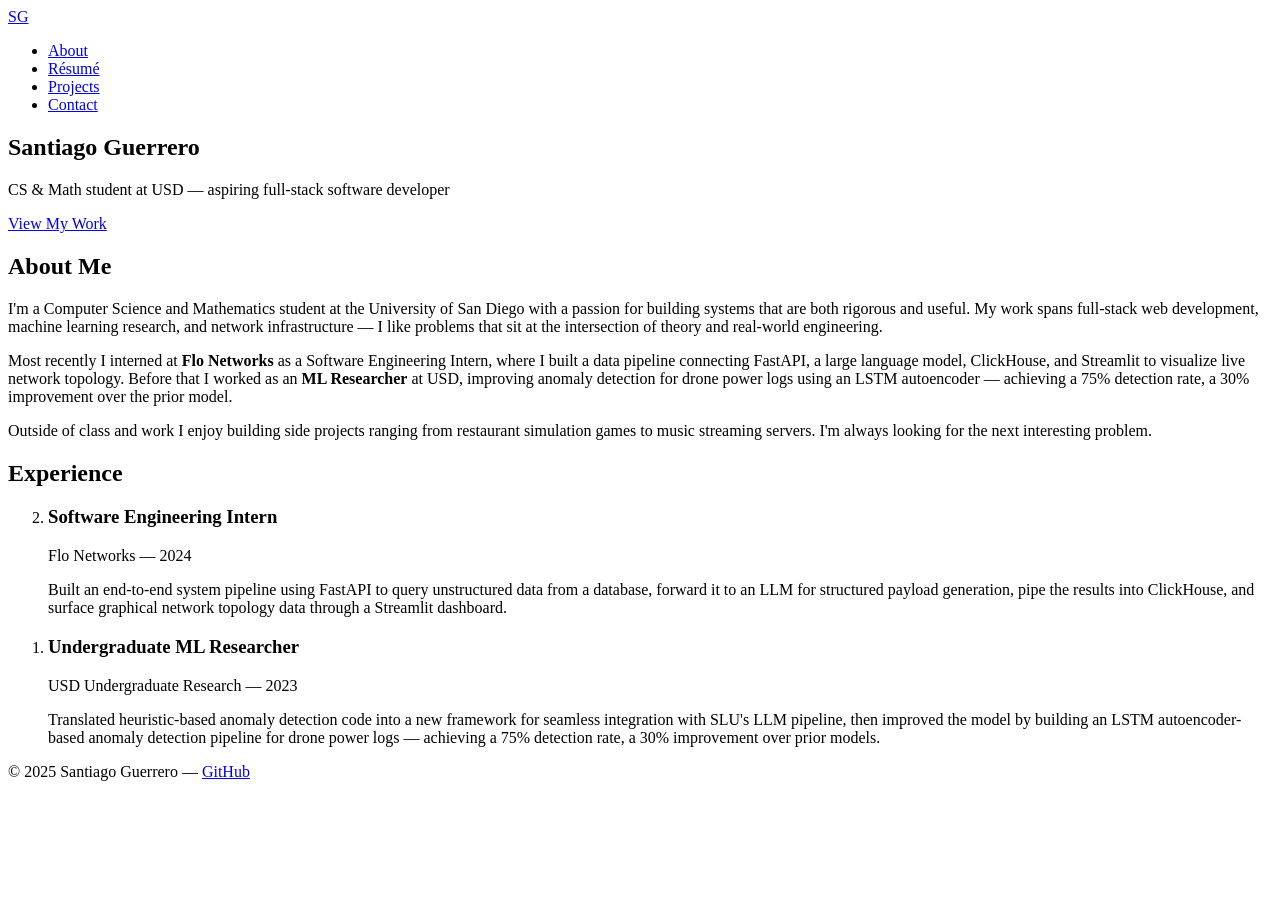
==== index.html @ 182d9ad3 "feat: added rudimentatry index.html" ====
<!DOCTYPE html>
<html lang="en" data-theme="default">
<head>
  <meta charset="UTF-8" />
  <meta name="viewport" content="width=device-width, initial-scale=1.0" />
  <title>Santiago Guerrero</title>
  <link rel="stylesheet" href="./styles/main.css" />
  <script type="module" src="./scripts/main.js"></script>
</head>
<body>

  <header class="site-header">
    <nav class="site-nav" aria-label="Primary navigation">
      <a class="nav-logo" href="./index.html">SG</a>
      <ul class="nav-links" role="list">
        <li><a href="./index.html" aria-current="page">About</a></li>
        <li><a href="./resume.html">Résumé</a></li>
        <li><a href="./projects.html">Projects</a></li>
        <li><a href="./contact.html">Contact</a></li>
      </ul>
      <theme-picker></theme-picker>
    </nav>
  </header>

  <main id="main-content">

    <!--
      <section> is appropriate here: the hero is a thematically distinct,
      named region of the page with its own heading.
    -->
    <section class="hero" aria-labelledby="hero-heading">
      <h1 id="hero-heading">Santiago Guerrero</h1>
      <p class="hero-subtitle">CS &amp; Math student at USD &mdash; aspiring full-stack software developer</p>
      <a class="btn" href="./projects.html">View My Work</a>
    </section>

    <!--
      <section> with a heading: thematic block about who I am.
      Paragraphs sit directly inside — no wrapper needed.
    -->
    <section class="about" aria-labelledby="about-heading">
      <h2 id="about-heading">About Me</h2>
      <p>
        I'm a Computer Science and Mathematics student at the University of San Diego
        with a passion for building systems that are both rigorous and useful. My work
        spans full-stack web development, machine learning research, and network
        infrastructure &mdash; I like problems that sit at the intersection of theory
        and real-world engineering.
      </p>
      <p>
        Most recently I interned at <strong>Flo Networks</strong> as a Software Engineering
        Intern, where I built a data pipeline connecting FastAPI, a large language model,
        ClickHouse, and Streamlit to visualize live network topology. Before that I worked
        as an <strong>ML Researcher</strong> at USD, improving anomaly detection for drone
        power logs using an LSTM autoencoder &mdash; achieving a 75% detection rate, a 30%
        improvement over the prior model.
      </p>
      <p>
        Outside of class and work I enjoy building side projects ranging from restaurant
        simulation games to music streaming servers. I'm always looking for the next
        interesting problem.
      </p>
    </section>

    <!--
      <section> for experience: thematic block with heading.
      Each job is an <article> — self-contained, redistributable content
      with its own <header>. Listed in an <ol> because order (chronology) matters.
    -->
    <section class="experience" aria-labelledby="experience-heading">
      <h2 id="experience-heading">Experience</h2>

      <ol class="experience-list" reversed>

        <li>
          <article aria-labelledby="exp-flo">
            <header>
              <h3 id="exp-flo">Software Engineering Intern</h3>
              <p class="experience-meta">
                <span class="experience-company">Flo Networks</span>
                &mdash;
                <time datetime="2024">2024</time>
              </p>
            </header>
            <p>
              Built an end-to-end system pipeline using FastAPI to query unstructured
              data from a database, forward it to an LLM for structured payload generation,
              pipe the results into ClickHouse, and surface graphical network topology
              data through a Streamlit dashboard.
            </p>
          </article>
        </li>

        <li>
          <article aria-labelledby="exp-research">
            <header>
              <h3 id="exp-research">Undergraduate ML Researcher</h3>
              <p class="experience-meta">
                <span class="experience-company">USD Undergraduate Research</span>
                &mdash;
                <time datetime="2023">2023</time>
              </p>
            </header>
            <p>
              Translated heuristic-based anomaly detection code into a new framework
              for seamless integration with SLU's LLM pipeline, then improved the model
              by building an LSTM autoencoder-based anomaly detection pipeline for drone
              power logs &mdash; achieving a 75% detection rate, a 30% improvement over
              prior models.
            </p>
          </article>
        </li>

      </ol>
    </section>

  </main>

  <footer class="site-footer">
    <p>&copy; <time datetime="2025">2025</time> Santiago Guerrero &mdash;
      <a href="https://github.com/santibanti" rel="noopener noreferrer">GitHub</a>
    </p>
  </footer>

</body>
</html>
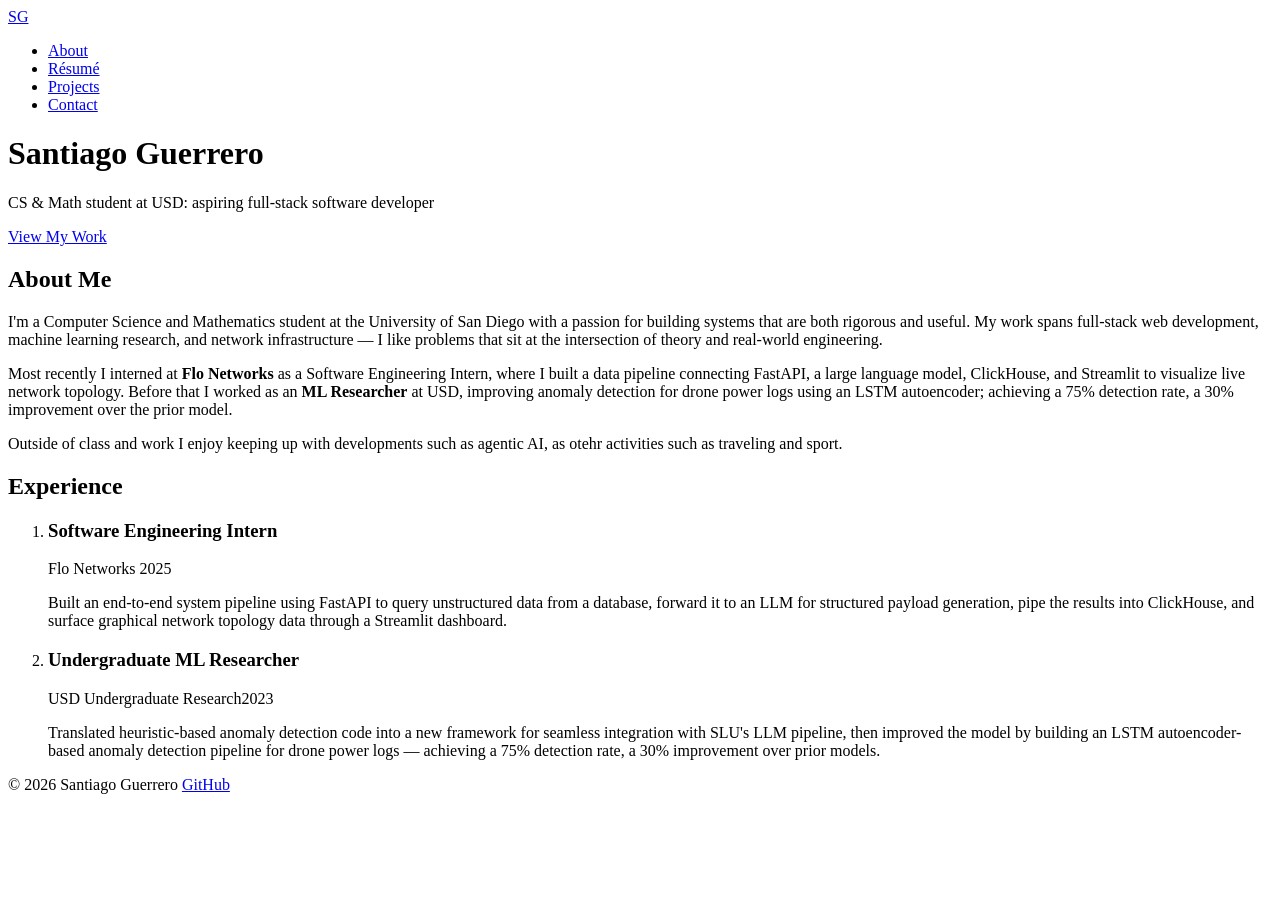
==== commit 68dc3021: "feat: cleaned index.html" ====
--- a/index.html
+++ b/index.html
@@ -9,10 +9,10 @@
 </head>
 <body>
 
-  <header class="site-header">
-    <nav class="site-nav" aria-label="Primary navigation">
-      <a class="nav-logo" href="./index.html">SG</a>
-      <ul class="nav-links" role="list">
+  <header>
+    <nav>
+      <a href="./index.html">SG</a>
+      <ul>
         <li><a href="./index.html" aria-current="page">About</a></li>
         <li><a href="./resume.html">Résumé</a></li>
         <li><a href="./projects.html">Projects</a></li>
@@ -22,24 +22,14 @@
     </nav>
   </header>
 
-  <main id="main-content">
+  <main>
 
-    <!--
-      <section> is appropriate here: the hero is a thematically distinct,
-      named region of the page with its own heading.
-    -->
-    <section class="hero" aria-labelledby="hero-heading">
-      <h1 id="hero-heading">Santiago Guerrero</h1>
-      <p class="hero-subtitle">CS &amp; Math student at USD &mdash; aspiring full-stack software developer</p>
-      <a class="btn" href="./projects.html">View My Work</a>
-    </section>
+    <h1>Santiago Guerrero</h1>
+    <p>CS &amp; Math student at USD: aspiring full-stack software developer</p>
+    <a href="./projects.html">View My Work</a>
 
-    <!--
-      <section> with a heading: thematic block about who I am.
-      Paragraphs sit directly inside — no wrapper needed.
-    -->
-    <section class="about" aria-labelledby="about-heading">
-      <h2 id="about-heading">About Me</h2>
+    <section>
+      <h2>About Me</h2>
       <p>
         I'm a Computer Science and Mathematics student at the University of San Diego
         with a passion for building systems that are both rigorous and useful. My work
@@ -52,63 +42,42 @@
         Intern, where I built a data pipeline connecting FastAPI, a large language model,
         ClickHouse, and Streamlit to visualize live network topology. Before that I worked
         as an <strong>ML Researcher</strong> at USD, improving anomaly detection for drone
-        power logs using an LSTM autoencoder &mdash; achieving a 75% detection rate, a 30%
+        power logs using an LSTM autoencoder; achieving a 75% detection rate, a 30%
         improvement over the prior model.
       </p>
       <p>
-        Outside of class and work I enjoy building side projects ranging from restaurant
-        simulation games to music streaming servers. I'm always looking for the next
-        interesting problem.
+        Outside of class and work I enjoy keeping up with developments such as agentic AI, 
+        as otehr activities such as traveling and sport.
       </p>
     </section>
 
-    <!--
-      <section> for experience: thematic block with heading.
-      Each job is an <article> — self-contained, redistributable content
-      with its own <header>. Listed in an <ol> because order (chronology) matters.
-    -->
-    <section class="experience" aria-labelledby="experience-heading">
-      <h2 id="experience-heading">Experience</h2>
+ 
+    <section>
+      <h2>Experience</h2>
 
-      <ol class="experience-list" reversed>
+      <ol>
 
         <li>
-          <article aria-labelledby="exp-flo">
-            <header>
-              <h3 id="exp-flo">Software Engineering Intern</h3>
-              <p class="experience-meta">
-                <span class="experience-company">Flo Networks</span>
-                &mdash;
-                <time datetime="2024">2024</time>
-              </p>
-            </header>
-            <p>
-              Built an end-to-end system pipeline using FastAPI to query unstructured
-              data from a database, forward it to an LLM for structured payload generation,
-              pipe the results into ClickHouse, and surface graphical network topology
-              data through a Streamlit dashboard.
-            </p>
-          </article>
+          <h3>Software Engineering Intern</h3>
+          <p>Flo Networks <time datetime="2025">2025</time> </p>
+          <p>
+            Built an end-to-end system pipeline using FastAPI to query unstructured
+            data from a database, forward it to an LLM for structured payload generation,
+            pipe the results into ClickHouse, and surface graphical network topology
+            data through a Streamlit dashboard.
+          </p>
         </li>
 
         <li>
-          <article aria-labelledby="exp-research">
-            <header>
-              <h3 id="exp-research">Undergraduate ML Researcher</h3>
-              <p class="experience-meta">
-                <span class="experience-company">USD Undergraduate Research</span>
-                &mdash;
-                <time datetime="2023">2023</time>
-              </p>
-            </header>
-            <p>
-              Translated heuristic-based anomaly detection code into a new framework
-              for seamless integration with SLU's LLM pipeline, then improved the model
-              by building an LSTM autoencoder-based anomaly detection pipeline for drone
-              power logs &mdash; achieving a 75% detection rate, a 30% improvement over
-              prior models.
-            </p>
-          </article>
+          <h3>Undergraduate ML Researcher</h3>
+          <p>USD Undergraduate Research<time datetime="2023">2023</time></p>
+          <p>
+            Translated heuristic-based anomaly detection code into a new framework
+            for seamless integration with SLU's LLM pipeline, then improved the model
+            by building an LSTM autoencoder-based anomaly detection pipeline for drone
+            power logs &mdash; achieving a 75% detection rate, a 30% improvement over
+            prior models.
+          </p>
         </li>
 
       </ol>
@@ -116,9 +85,9 @@
 
   </main>
 
-  <footer class="site-footer">
-    <p>&copy; <time datetime="2025">2025</time> Santiago Guerrero &mdash;
-      <a href="https://github.com/santibanti" rel="noopener noreferrer">GitHub</a>
+  <footer>
+    <p>&copy; <time datetime="2026">2026</time> Santiago Guerrero
+      <a href="https://github.com/santibanti" >GitHub</a>
     </p>
   </footer>
 
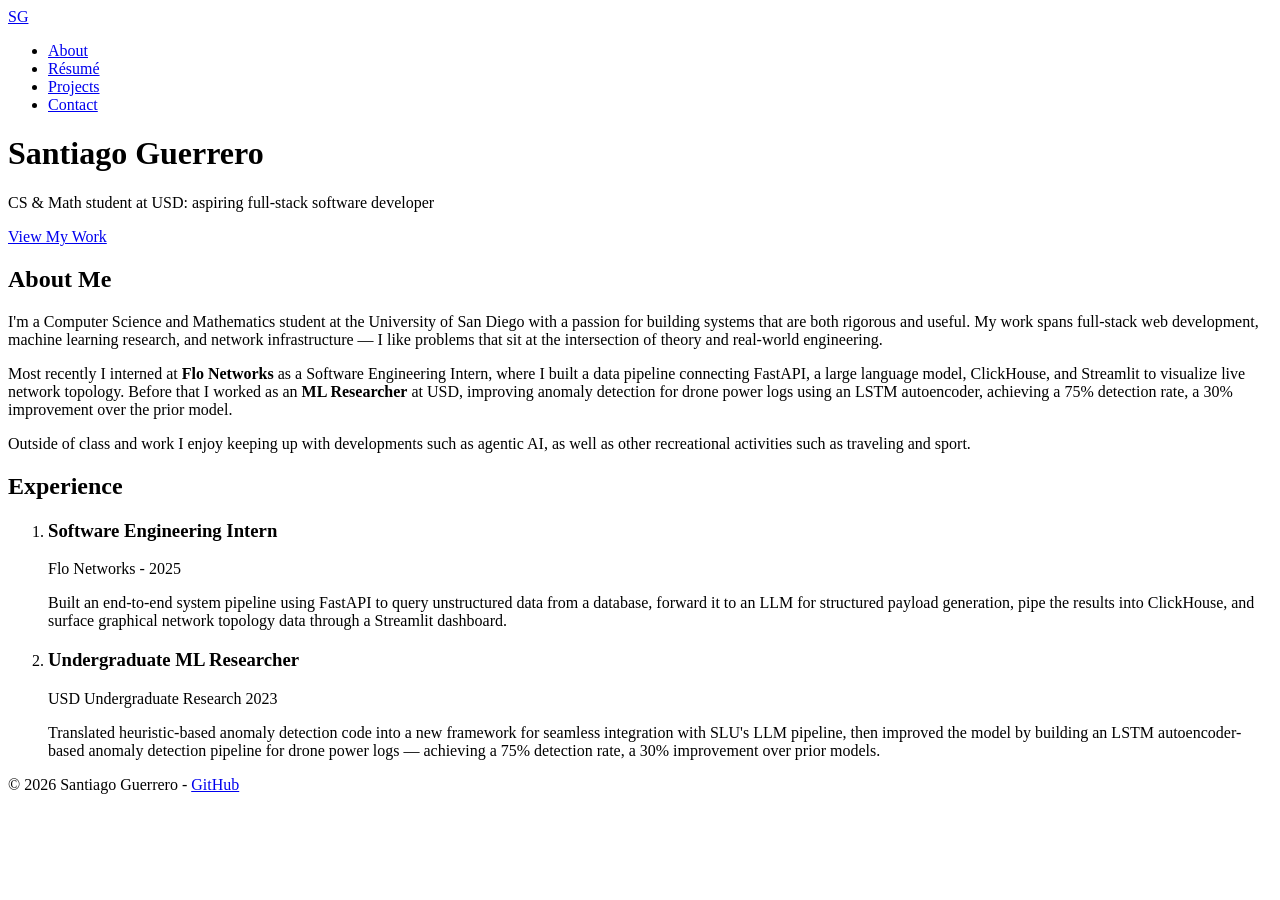
==== commit fade90a2: "feat: started cleaning contact.html and added form handling service id" ====
--- a/index.html
+++ b/index.html
@@ -42,12 +42,12 @@
         Intern, where I built a data pipeline connecting FastAPI, a large language model,
         ClickHouse, and Streamlit to visualize live network topology. Before that I worked
         as an <strong>ML Researcher</strong> at USD, improving anomaly detection for drone
-        power logs using an LSTM autoencoder; achieving a 75% detection rate, a 30%
+        power logs using an LSTM autoencoder, achieving a 75% detection rate, a 30%
         improvement over the prior model.
       </p>
       <p>
         Outside of class and work I enjoy keeping up with developments such as agentic AI, 
-        as otehr activities such as traveling and sport.
+        as well as other recreational activities such as traveling and sport.
       </p>
     </section>
 
@@ -59,7 +59,7 @@
 
         <li>
           <h3>Software Engineering Intern</h3>
-          <p>Flo Networks <time datetime="2025">2025</time> </p>
+          <p>Flo Networks - <time datetime="2025">2025</time> </p>
           <p>
             Built an end-to-end system pipeline using FastAPI to query unstructured
             data from a database, forward it to an LLM for structured payload generation,
@@ -70,7 +70,7 @@
 
         <li>
           <h3>Undergraduate ML Researcher</h3>
-          <p>USD Undergraduate Research<time datetime="2023">2023</time></p>
+          <p>USD Undergraduate Research <time datetime="2023">2023</time></p>
           <p>
             Translated heuristic-based anomaly detection code into a new framework
             for seamless integration with SLU's LLM pipeline, then improved the model
@@ -86,7 +86,7 @@
   </main>
 
   <footer>
-    <p>&copy; <time datetime="2026">2026</time> Santiago Guerrero
+    <p>&copy; <time datetime="2026">2026</time> Santiago Guerrero - 
       <a href="https://github.com/santibanti" >GitHub</a>
     </p>
   </footer>
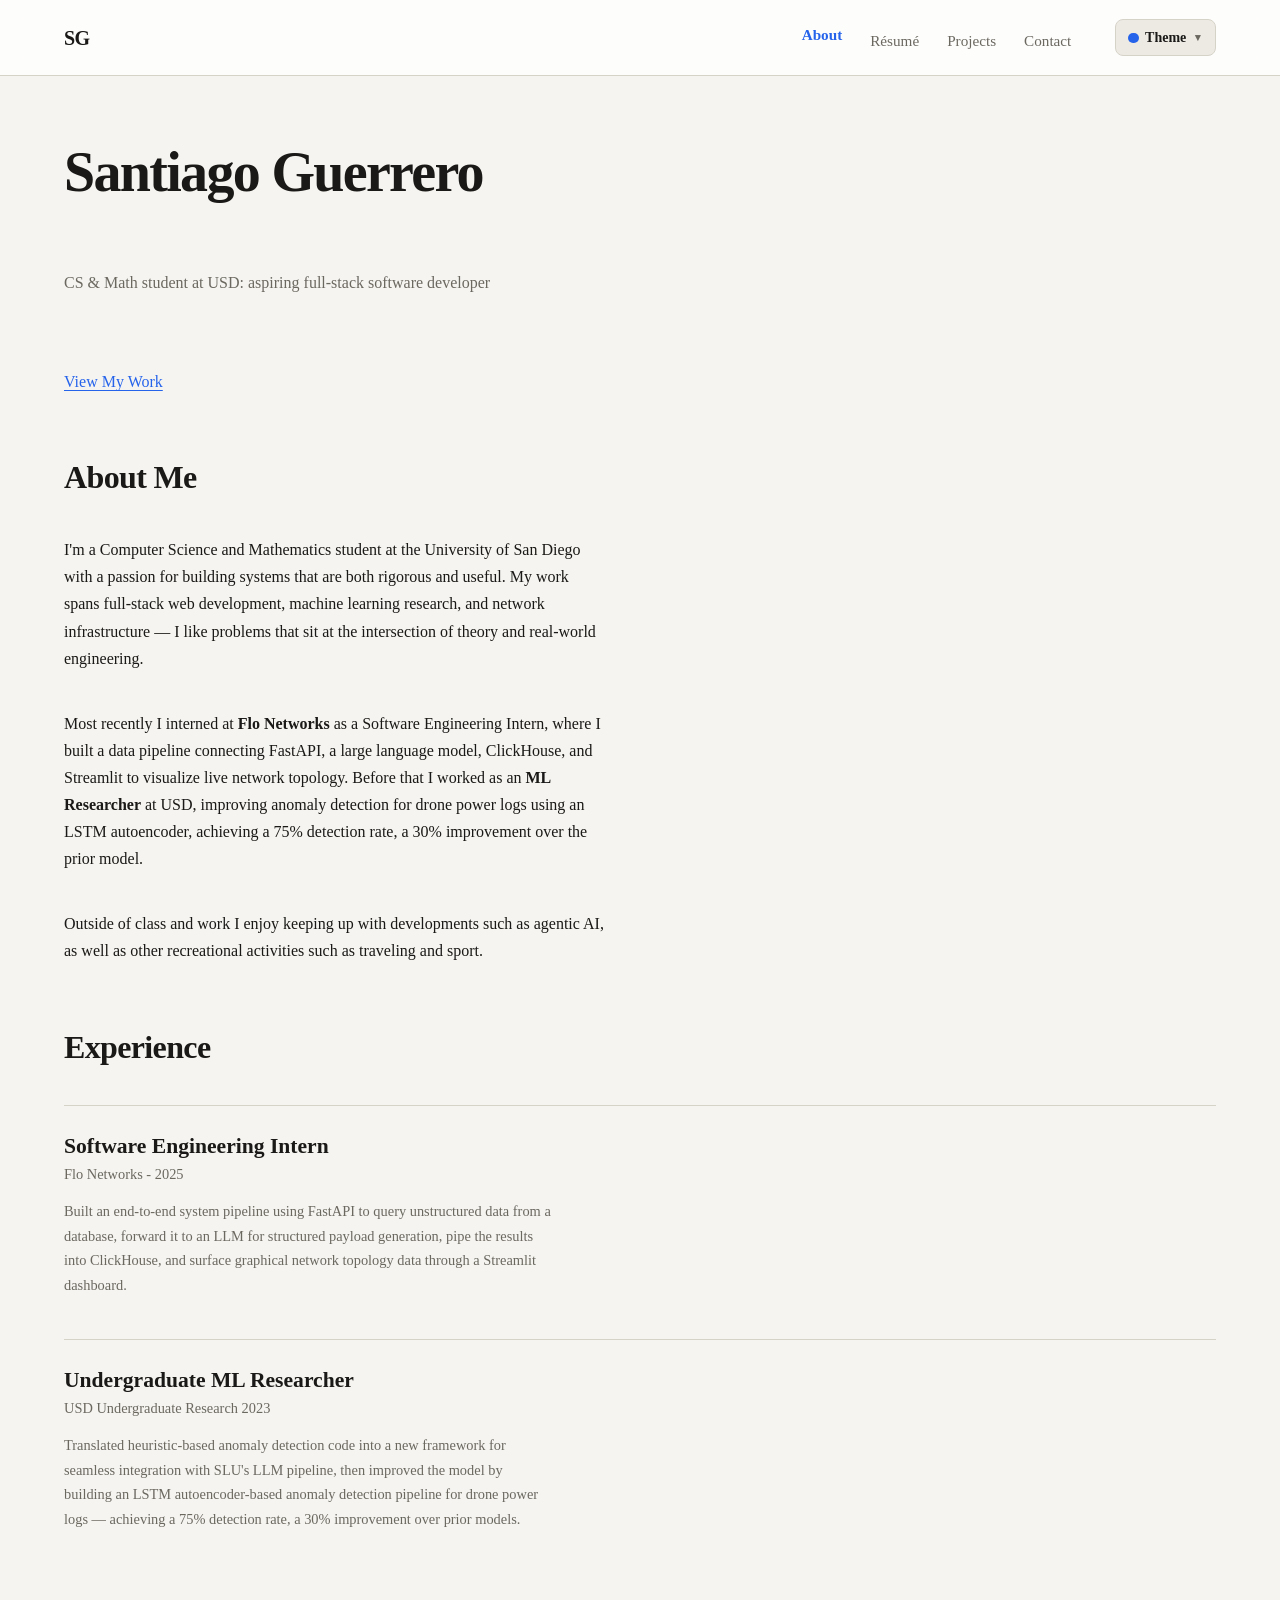
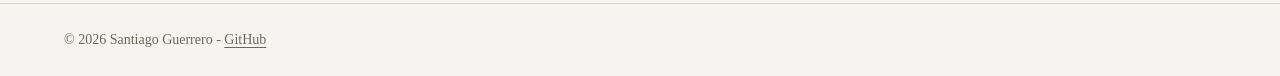
==== commit 78073126: "feat: fixed some comments" ====
--- a/index.html
+++ b/index.html
@@ -4,7 +4,7 @@
   <meta charset="UTF-8" />
   <meta name="viewport" content="width=device-width, initial-scale=1.0" />
   <title>Santiago Guerrero</title>
-  <link rel="stylesheet" href="./styles/main.css" />
+  <link rel="stylesheet" href="./main.css" />
   <script type="module" src="./scripts/main.js"></script>
 </head>
 <body>
--- a/main.css
+++ b/main.css
@@ -0,0 +1,691 @@
+/* 
+   Structure:
+   1. Theme definitions  (custom properties per data-theme)
+   2. Reset & base
+   3. Typography
+   4. Layout primitives
+   5. Header & nav
+   6. Hero
+   7. About & Experience (index)
+   8. Résumé page
+   9. Projects page
+   10. Contact page
+   11. Footer
+   12. Utilities
+   13. Reduced motion
+*/
+
+
+/* 
+   1. THEME DEFINITIONS
+   Each theme sets the same set of custom properties.
+   The [data-theme] attribute on <html> selects which set is active.
+   JavaScript switches the attribute; CSS does the rest.
+*/
+
+/* --- Default: clean light neutral --- */
+[data-theme="default"] {
+    --bg:          #f5f4f0;
+    --bg-alt:      #eceae3;
+    --surface:     #ffffff;
+    --border:      #d5d2c8;
+    --text:        #1a1917;
+    --text-muted:  #6b6860;
+    --accent:      #2563eb;
+    --accent-hover:#1d4ed8;
+    --accent-text: #ffffff;
+    --tag-bg:      #dbeafe;
+    --tag-text:    #1e40af;
+    --nav-bg:      #ffffffcc;
+    --shadow:      0 1px 3px rgb(0 0 0 / 0.08), 0 4px 16px rgb(0 0 0 / 0.06);
+  }
+  
+  /* --- Goenka: Vipassana-inspired, earthy ochres and warm whites --- */
+  [data-theme="goenka"] {
+    --bg:          #fdf6e3;
+    --bg-alt:      #f5e6c0;
+    --surface:     #fffdf5;
+    --border:      #d4a84b;
+    --text:        #2c1e06;
+    --text-muted:  #7a5c2e;
+    --accent:      #b8621a;
+    --accent-hover:#93490e;
+    --accent-text: #fffdf5;
+    --tag-bg:      #fde8c0;
+    --tag-text:    #7a3e10;
+    --nav-bg:      #fffdf5cc;
+    --shadow:      0 1px 3px rgb(44 30 6 / 0.10), 0 4px 16px rgb(44 30 6 / 0.07);
+  }
+  
+  /* --- Rose: warm pink and mauve --- */
+  [data-theme="rose"] {
+    --bg:          #fff1f2;
+    --bg-alt:      #ffe4e6;
+    --surface:     #ffffff;
+    --border:      #fda4af;
+    --text:        #1a0608;
+    --text-muted:  #7f3040;
+    --accent:      #e11d48;
+    --accent-hover:#be123c;
+    --accent-text: #ffffff;
+    --tag-bg:      #ffe4e6;
+    --tag-text:    #9f1239;
+    --nav-bg:      #fff1f2cc;
+    --shadow:      0 1px 3px rgb(225 29 72 / 0.08), 0 4px 16px rgb(225 29 72 / 0.07);
+  }
+  
+  /* --- Grimoire: arcane manuscript, near-blacks and ink tones --- */
+  [data-theme="grimoire"] {
+    --bg:          #0f0d0a;
+    --bg-alt:      #1a1610;
+    --surface:     #16120d;
+    --border:      #4a3f28;
+    --text:        #e8dfc8;
+    --text-muted:  #8c7d60;
+    --accent:      #8b5cf6;
+    --accent-hover:#7c3aed;
+    --accent-text: #ffffff;
+    --tag-bg:      #2e1f4a;
+    --tag-text:    #c4b5fd;
+    --nav-bg:      #16120dcc;
+    --shadow:      0 1px 3px rgb(0 0 0 / 0.4), 0 4px 16px rgb(0 0 0 / 0.3);
+  }
+  
+  /* --- Ocean: cool blue-teal tones --- */
+  [data-theme="ocean"] {
+    --bg:          #f0f7ff;
+    --bg-alt:      #dbeeff;
+    --surface:     #ffffff;
+    --border:      #7ec8e3;
+    --text:        #03141f;
+    --text-muted:  #2e6a8a;
+    --accent:      #0284c7;
+    --accent-hover:#0369a1;
+    --accent-text: #ffffff;
+    --tag-bg:      #e0f2fe;
+    --tag-text:    #075985;
+    --nav-bg:      #f0f7ffcc;
+    --shadow:      0 1px 3px rgb(2 132 199 / 0.08), 0 4px 16px rgb(2 132 199 / 0.07);
+  }
+  
+  
+  /* 
+     2. RESET & BASE
+    */
+  
+  *, *::before, *::after {
+    box-sizing: border-box;
+    margin: 0;
+    padding: 0;
+  }
+  
+  html {
+    scroll-behavior: smooth;
+  }
+  
+  body {
+    background-color: var(--bg);
+    color: var(--text);
+    font-family: "Georgia", "Times New Roman", serif;
+    font-size: 1rem;
+    line-height: 1.7;
+    min-block-size: 100vh;
+    display: grid;
+    grid-template-rows: auto 1fr auto;
+    transition: background-color 0.25s ease, color 0.25s ease;
+  }
+  
+  
+  /* 
+     3. TYPOGRAPHY
+    */
+  
+  h1, h2, h3, h4 {
+    font-family: "Georgia", serif;
+    line-height: 1.15;
+    color: var(--text);
+    text-wrap: balance;
+  }
+  
+  h1 { font-size: clamp(2.2rem, 5vw, 3.5rem); letter-spacing: -0.03em; }
+  h2 { font-size: clamp(1.4rem, 3vw, 2rem);   letter-spacing: -0.02em; margin-block-end: 1rem; }
+  h3 { font-size: clamp(1.1rem, 2vw, 1.35rem); }
+  
+  p  { max-width: 68ch; }
+  p + p { margin-block-start: 0.85em; }
+  
+  a {
+    color: var(--accent);
+    text-decoration: underline;
+    text-underline-offset: 0.2em;
+    transition: color 0.15s ease;
+  }
+  
+  a:hover, a:focus-visible {
+    color: var(--accent-hover);
+  }
+  
+  a:focus-visible {
+    outline: 0.2rem solid var(--accent);
+    outline-offset: 0.25rem;
+    border-radius: 2px;
+  }
+  
+  strong { font-weight: 700; }
+  
+  time  { font-variant-numeric: tabular-nums; }
+  
+  ul, ol {
+    padding-inline-start: 1.5rem;
+  }
+  
+  li + li {
+    margin-block-start: 0.4em;
+  }
+  
+  /* Definition lists (skills) */
+  dt {
+    font-weight: 700;
+    color: var(--text);
+    margin-block-start: 0.75rem;
+  }
+  
+  dd {
+    color: var(--text-muted);
+    padding-inline-start: 1rem;
+  }
+  
+  
+  /* 
+     4. LAYOUT PRIMITIVES
+    */
+  
+  /* Every page's content is constrained to a readable measure */
+  main {
+    width: min(100% - 3rem, 72rem);
+    margin-inline: auto;
+    padding-block: 4rem;
+    display: flex;
+    flex-direction: column;
+    gap: 4rem;
+  }
+  
+  /* Sections inside main inherit the column flow */
+  main > section {
+    display: flex;
+    flex-direction: column;
+    gap: 1.5rem;
+  }
+  
+  
+  /* 
+     5. HEADER & NAV
+    */
+  
+  header:has(nav) {
+    position: sticky;
+    top: 0;
+    z-index: 100;
+    background-color: var(--nav-bg);
+    backdrop-filter: blur(12px);
+    -webkit-backdrop-filter: blur(12px);
+    border-block-end: 1px solid var(--border);
+    transition: background-color 0.25s ease, border-color 0.25s ease;
+  }
+  
+  header > nav {
+    width: min(100% - 3rem, 72rem);
+    margin-inline: auto;
+    padding-block: 1rem;
+    display: flex;
+    align-items: center;
+    gap: 2rem;
+  }
+  
+  /* Logo mark */
+  header > nav > a:first-child {
+    font-size: 1.25rem;
+    font-weight: 700;
+    font-family: "Georgia", serif;
+    color: var(--text);
+    text-decoration: none;
+    letter-spacing: -0.03em;
+    margin-inline-end: auto;
+  }
+  
+  header > nav > a:first-child:hover {
+    color: var(--accent);
+  }
+  
+  /* Nav link list */
+  header > nav > ul {
+    list-style: none;
+    padding: 0;
+    display: flex;
+    gap: 0.25rem;
+  }
+  
+  header > nav > ul a {
+    display: block;
+    padding: 0.35rem 0.75rem;
+    border-radius: 6px;
+    color: var(--text-muted);
+    text-decoration: none;
+    font-size: 0.95rem;
+    transition: color 0.15s ease, background-color 0.15s ease;
+  }
+  
+  header > nav > ul a:hover {
+    color: var(--text);
+    background-color: var(--bg-alt);
+  }
+  
+  header > nav > ul a[aria-current="page"] {
+    color: var(--accent);
+    font-weight: 600;
+  }
+  
+  
+  /* 
+     6. HERO (index.html)
+    */
+  
+  main > .hero {
+    padding-block: 3rem 2rem;
+    border-block-end: 1px solid var(--border);
+    gap: 1rem;
+  }
+  
+  main > .hero > h1 {
+    font-size: clamp(2.8rem, 7vw, 5rem);
+    letter-spacing: -0.04em;
+  }
+  
+  main > .hero > p {
+    font-size: clamp(1.05rem, 2vw, 1.25rem);
+    color: var(--text-muted);
+    max-width: 52ch;
+  }
+  
+  /* Call-to-action link styled as a button */
+  .btn {
+    display: inline-block;
+    margin-block-start: 0.5rem;
+    padding: 0.65rem 1.4rem;
+    background-color: var(--accent);
+    color: var(--accent-text);
+    border-radius: 8px;
+    text-decoration: none;
+    font-size: 0.95rem;
+    font-weight: 600;
+    font-family: "Georgia", serif;
+    border: 2px solid transparent;
+    cursor: pointer;
+    transition: background-color 0.15s ease, transform 0.1s ease;
+  }
+  
+  .btn:hover, .btn:focus-visible {
+    background-color: var(--accent-hover);
+    color: var(--accent-text);
+    transform: translateY(-1px);
+  }
+  
+  .btn--outline {
+    background-color: transparent;
+    color: var(--accent);
+    border-color: var(--accent);
+  }
+  
+  .btn--outline:hover, .btn--outline:focus-visible {
+    background-color: var(--accent);
+    color: var(--accent-text);
+  }
+  
+  
+  /* 
+     7. ABOUT & EXPERIENCE (index.html)
+    */
+  
+  /* Experience ordered list */
+  main > section > ol {
+    list-style: none;
+    padding: 0;
+    display: flex;
+    flex-direction: column;
+    gap: 2rem;
+  }
+  
+  main > section > ol > li {
+    padding-block-start: 2rem;
+    border-block-start: 1px solid var(--border);
+  }
+  
+  main > section > ol > li > h3 {
+    margin-block-end: 0.25rem;
+  }
+  
+  main > section > ol > li > p {
+    color: var(--text-muted);
+    font-size: 0.9rem;
+    margin-block-end: 0.5rem;
+  }
+  
+  
+  /* 
+     8. RÉSUMÉ PAGE (resume.html)
+    */
+  
+  /* The <header> directly inside <main> on the résumé page */
+  main > header {
+    padding-block-end: 2rem;
+    border-block-end: 1px solid var(--border);
+    display: flex;
+    flex-direction: column;
+    gap: 0.5rem;
+  }
+  
+  main > header > p {
+    color: var(--text-muted);
+    font-size: 1.05rem;
+  }
+  
+  /* Resume sections */
+  main > section > ul,
+  main > section > ol {
+    list-style: none;
+    padding: 0;
+    display: flex;
+    flex-direction: column;
+    gap: 1.75rem;
+  }
+  
+  main > section > ul > li,
+  main > section > ol > li {
+    padding-block-start: 1.75rem;
+    border-block-start: 1px solid var(--border);
+  }
+  
+  main > section > ul > li > h3,
+  main > section > ol > li > h3 {
+    margin-block-end: 0.2rem;
+  }
+  
+  main > section > ul > li > p,
+  main > section > ol > li > p {
+    color: var(--text-muted);
+    font-size: 0.9rem;
+    margin-block-end: 0.5rem;
+  }
+  
+  /* Bullet lists inside resume list items */
+  main > section > ul > li > ul,
+  main > section > ol > li > ul {
+    list-style: disc;
+    padding-inline-start: 1.5rem;
+    margin-block-start: 0.5rem;
+    color: var(--text);
+  }
+  
+  /* Skills definition list */
+  main > section > dl {
+    display: grid;
+    grid-template-columns: max-content 1fr;
+    gap: 0.5rem 2rem;
+    align-items: baseline;
+  }
+  
+  main > section > dl > dt {
+    margin-block-start: 0;
+    white-space: nowrap;
+  }
+  
+  
+  /* 
+     9. PROJECTS PAGE (projects.html)
+    */
+  
+  /* Project cards grid */
+  .projects-grid {
+    display: grid;
+    grid-template-columns: repeat(auto-fill, minmax(min(100%, 22rem), 1fr));
+    gap: 1.5rem;
+    /* Override the flex column from main > section */
+    display: grid !important;
+  }
+  
+  /* Visually hidden heading for the grid — screen readers see it */
+  .visually-hidden {
+    position: absolute;
+    width: 1px;
+    height: 1px;
+    padding: 0;
+    margin: -1px;
+    overflow: hidden;
+    clip: rect(0, 0, 0, 0);
+    white-space: nowrap;
+    border: 0;
+  }
+  
+  .projects-grid > article {
+    background-color: var(--surface);
+    border: 1px solid var(--border);
+    border-radius: 12px;
+    padding: clamp(1.25rem, 3vw, 1.75rem);
+    display: flex;
+    flex-direction: column;
+    gap: 0.75rem;
+    box-shadow: var(--shadow);
+    transition: transform 0.15s ease, box-shadow 0.15s ease;
+  }
+  
+  .projects-grid > article:hover {
+    transform: translateY(-2px);
+    box-shadow: var(--shadow), 0 8px 24px rgb(0 0 0 / 0.08);
+  }
+  
+  .projects-grid > article > header {
+    display: flex;
+    flex-direction: column;
+    gap: 0.5rem;
+  }
+  
+  .projects-grid > article > header > h3 {
+    margin: 0;
+  }
+  
+  /* Tech tag list inside project cards */
+  .projects-grid > article > header > ul {
+    list-style: none;
+    padding: 0;
+    display: flex;
+    flex-wrap: wrap;
+    gap: 0.4rem;
+  }
+  
+  .projects-grid > article > header > ul > li {
+    margin: 0;
+    padding: 0.2rem 0.6rem;
+    background-color: var(--tag-bg);
+    color: var(--tag-text);
+    border-radius: 999px;
+    font-size: 0.8rem;
+    font-weight: 600;
+    font-family: "Courier New", monospace;
+  }
+  
+  .projects-grid > article > p {
+    flex: 1;
+    color: var(--text-muted);
+    font-size: 0.95rem;
+    max-width: unset;
+  }
+  
+  .projects-grid > article > footer {
+    margin-block-start: auto;
+    padding-block-start: 0.75rem;
+    border-block-start: 1px solid var(--border);
+  }
+  
+  .projects-grid > article > footer > a {
+    font-size: 0.9rem;
+    font-weight: 600;
+    text-decoration: none;
+  }
+  
+  .projects-grid > article > footer > a:hover {
+    text-decoration: underline;
+  }
+  
+  /* Currency widget section */
+  .widget-section {
+    padding: clamp(1.5rem, 4vw, 2.5rem);
+    background-color: var(--surface);
+    border: 1px solid var(--border);
+    border-radius: 12px;
+    box-shadow: var(--shadow);
+  }
+  
+  .widget-section > h2 {
+    margin-block-end: 0.5rem;
+  }
+  
+  .widget-section > p {
+    color: var(--text-muted);
+    margin-block-end: 1.5rem;
+  }
+  
+  .noscript-notice {
+    padding: 1rem;
+    background-color: var(--bg-alt);
+    border: 1px solid var(--border);
+    border-radius: 8px;
+    color: var(--text-muted);
+    font-size: 0.95rem;
+  }
+  
+  
+  /* 
+     10. CONTACT PAGE (contact.html)
+    */
+  
+  main > h1 + p {
+    color: var(--text-muted);
+    margin-block-end: 0.5rem;
+  }
+  
+  .contact-form {
+    display: flex;
+    flex-direction: column;
+    gap: 1.25rem;
+    max-width: 44rem;
+  }
+  
+  /* Each field group is a <p> containing label + input/textarea */
+  .contact-form > p {
+    display: flex;
+    flex-direction: column;
+    gap: 0.4rem;
+    max-width: unset;
+  }
+  
+  .contact-form label {
+    font-size: 0.9rem;
+    font-weight: 600;
+    color: var(--text);
+  }
+  
+  .contact-form input,
+  .contact-form textarea {
+    width: 100%;
+    padding: 0.6rem 0.85rem;
+    background-color: var(--surface);
+    color: var(--text);
+    border: 1.5px solid var(--border);
+    border-radius: 8px;
+    font: inherit;
+    font-size: 1rem;
+    transition: border-color 0.15s ease, box-shadow 0.15s ease;
+  }
+  
+  .contact-form input:focus,
+  .contact-form textarea:focus {
+    outline: none;
+    border-color: var(--accent);
+    box-shadow: 0 0 0 3px color-mix(in srgb, var(--accent) 20%, transparent);
+  }
+  
+  .contact-form input:invalid:not(:placeholder-shown),
+  .contact-form textarea:invalid:not(:placeholder-shown) {
+    border-color: #dc2626;
+  }
+  
+  .contact-form textarea {
+    resize: vertical;
+    min-block-size: 8rem;
+  }
+  
+  .field-error {
+    font-size: 0.85rem;
+    color: #dc2626;
+    min-block-size: 1.2em;
+  }
+  
+  .form-status {
+    font-size: 0.9rem;
+    color: var(--text-muted);
+    min-block-size: 1.4em;
+  }
+  
+  
+  /* 
+     11. FOOTER
+    */
+  
+  body > footer {
+    border-block-start: 1px solid var(--border);
+    padding-block: 1.5rem;
+    transition: border-color 0.25s ease;
+  }
+  
+  body > footer > p {
+    width: min(100% - 3rem, 72rem);
+    margin-inline: auto;
+    font-size: 0.875rem;
+    color: var(--text-muted);
+    max-width: unset;
+  }
+  
+  body > footer a {
+    color: var(--text-muted);
+  }
+  
+  body > footer a:hover {
+    color: var(--accent);
+  }
+  
+  
+  /* 
+     12. UTILITIES
+    */
+  
+  /* Theme transition applied globally when switching */
+  body.theme-transitioning * {
+    transition:
+      background-color 0.25s ease,
+      color 0.25s ease,
+      border-color 0.25s ease !important;
+  }
+  
+  
+  /* 
+     13. REDUCED MOTION
+    */
+  
+  @media (prefers-reduced-motion: reduce) {
+    *, *::before, *::after {
+      animation-duration: 0.01ms !important;
+      animation-iteration-count: 1 !important;
+      transition-duration: 0.01ms !important;
+      scroll-behavior: auto !important;
+    }
+  }
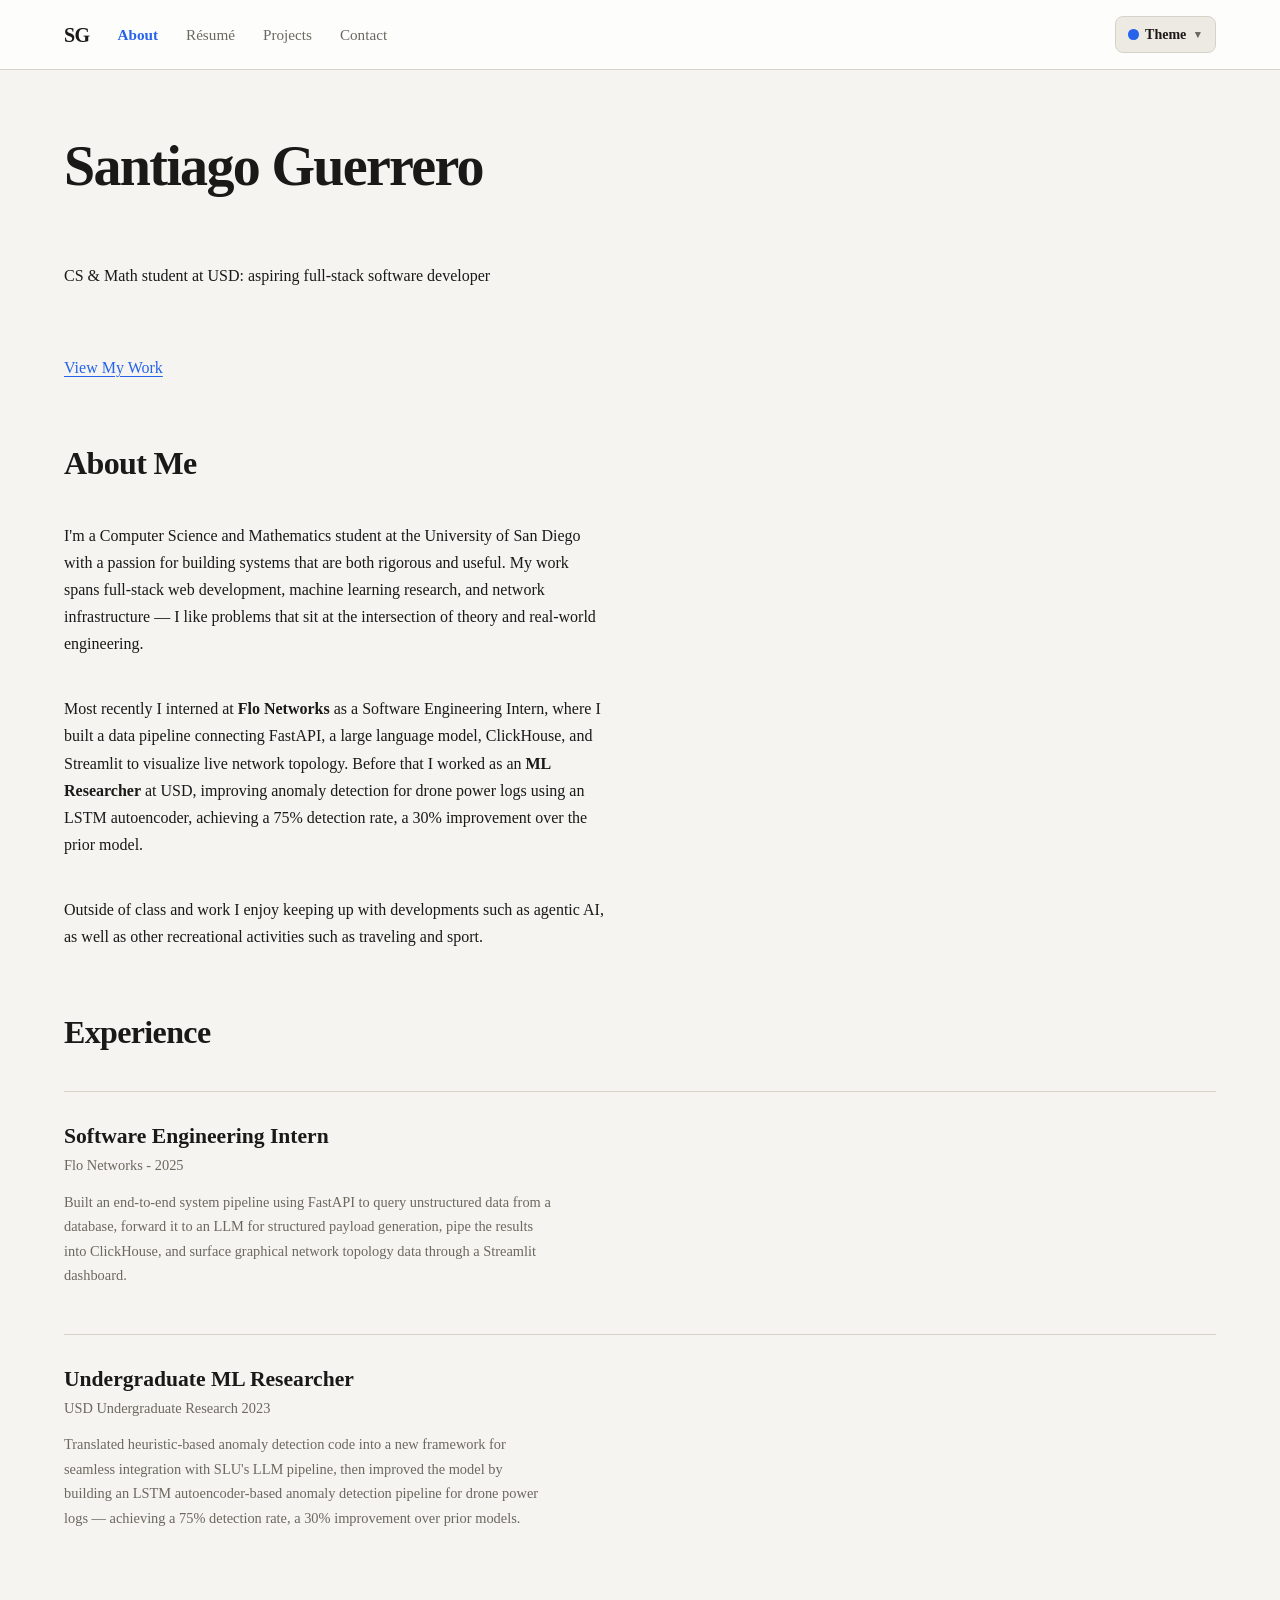
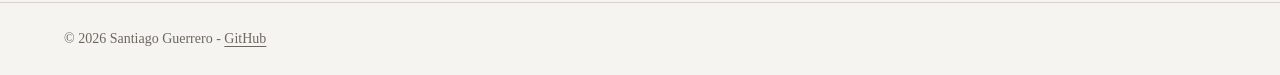
==== commit b33130db: "feat: fixed nav bar styling errors" ====
--- a/index.html
+++ b/index.html
@@ -3,6 +3,10 @@
 <head>
   <meta charset="UTF-8" />
   <meta name="viewport" content="width=device-width, initial-scale=1.0" />
+  <script>
+    const theme = localStorage.getItem("sg-theme");
+    if (theme) document.documentElement.setAttribute("data-theme", theme);
+  </script>
   <title>Santiago Guerrero</title>
   <link rel="stylesheet" href="./main.css" />
   <script type="module" src="./scripts/main.js"></script>
--- a/main.css
+++ b/main.css
@@ -1,6 +1,6 @@
 /* 
    Structure:
-   1. Theme definitions  (custom properties per data-theme)
+   1. Theme definitions
    2. Reset & base
    3. Typography
    4. Layout primitives
@@ -16,15 +16,11 @@
 */
 
 
-/* 
+/* ============================================================
    1. THEME DEFINITIONS
-   Each theme sets the same set of custom properties.
-   The [data-theme] attribute on <html> selects which set is active.
-   JavaScript switches the attribute; CSS does the rest.
-*/
+   ============================================================ */
 
-/* --- Default: clean light neutral --- */
-[data-theme="default"] {
+   [data-theme="default"] {
     --bg:          #f5f4f0;
     --bg-alt:      #eceae3;
     --surface:     #ffffff;
@@ -40,7 +36,6 @@
     --shadow:      0 1px 3px rgb(0 0 0 / 0.08), 0 4px 16px rgb(0 0 0 / 0.06);
   }
   
-  /* --- Goenka: Vipassana-inspired, earthy ochres and warm whites --- */
   [data-theme="goenka"] {
     --bg:          #fdf6e3;
     --bg-alt:      #f5e6c0;
@@ -57,7 +52,6 @@
     --shadow:      0 1px 3px rgb(44 30 6 / 0.10), 0 4px 16px rgb(44 30 6 / 0.07);
   }
   
-  /* --- Rose: warm pink and mauve --- */
   [data-theme="rose"] {
     --bg:          #fff1f2;
     --bg-alt:      #ffe4e6;
@@ -74,7 +68,6 @@
     --shadow:      0 1px 3px rgb(225 29 72 / 0.08), 0 4px 16px rgb(225 29 72 / 0.07);
   }
   
-  /* --- Grimoire: arcane manuscript, near-blacks and ink tones --- */
   [data-theme="grimoire"] {
     --bg:          #0f0d0a;
     --bg-alt:      #1a1610;
@@ -91,7 +84,6 @@
     --shadow:      0 1px 3px rgb(0 0 0 / 0.4), 0 4px 16px rgb(0 0 0 / 0.3);
   }
   
-  /* --- Ocean: cool blue-teal tones --- */
   [data-theme="ocean"] {
     --bg:          #f0f7ff;
     --bg-alt:      #dbeeff;
@@ -109,9 +101,9 @@
   }
   
   
-  /* 
+  /* ============================================================
      2. RESET & BASE
-    */
+     ============================================================ */
   
   *, *::before, *::after {
     box-sizing: border-box;
@@ -136,9 +128,9 @@
   }
   
   
-  /* 
+  /* ============================================================
      3. TYPOGRAPHY
-    */
+     ============================================================ */
   
   h1, h2, h3, h4 {
     font-family: "Georgia", serif;
@@ -151,7 +143,7 @@
   h2 { font-size: clamp(1.4rem, 3vw, 2rem);   letter-spacing: -0.02em; margin-block-end: 1rem; }
   h3 { font-size: clamp(1.1rem, 2vw, 1.35rem); }
   
-  p  { max-width: 68ch; }
+  p { max-width: 68ch; }
   p + p { margin-block-start: 0.85em; }
   
   a {
@@ -172,10 +164,10 @@
   }
   
   strong { font-weight: 700; }
-  
-  time  { font-variant-numeric: tabular-nums; }
-  
-  ul, ol {
+  time   { font-variant-numeric: tabular-nums; }
+  
+  /* Only apply list padding inside main content, never in nav */
+  main ul, main ol {
     padding-inline-start: 1.5rem;
   }
   
@@ -183,11 +175,9 @@
     margin-block-start: 0.4em;
   }
   
-  /* Definition lists (skills) */
   dt {
     font-weight: 700;
     color: var(--text);
-    margin-block-start: 0.75rem;
   }
   
   dd {
@@ -196,11 +186,10 @@
   }
   
   
-  /* 
+  /* ============================================================
      4. LAYOUT PRIMITIVES
-    */
-  
-  /* Every page's content is constrained to a readable measure */
+     ============================================================ */
+  
   main {
     width: min(100% - 3rem, 72rem);
     margin-inline: auto;
@@ -210,7 +199,6 @@
     gap: 4rem;
   }
   
-  /* Sections inside main inherit the column flow */
   main > section {
     display: flex;
     flex-direction: column;
@@ -218,9 +206,9 @@
   }
   
   
-  /* 
+  /* ============================================================
      5. HEADER & NAV
-    */
+     ============================================================ */
   
   header:has(nav) {
     position: sticky;
@@ -238,31 +226,40 @@
     margin-inline: auto;
     padding-block: 1rem;
     display: flex;
+    flex-direction: row;
     align-items: center;
-    gap: 2rem;
-  }
-  
-  /* Logo mark */
-  header > nav > a:first-child {
+    gap: 1rem;
+  }
+  
+  /* Logo */
+  header > nav > a {
     font-size: 1.25rem;
     font-weight: 700;
     font-family: "Georgia", serif;
     color: var(--text);
     text-decoration: none;
     letter-spacing: -0.03em;
-    margin-inline-end: auto;
-  }
-  
-  header > nav > a:first-child:hover {
+    flex-shrink: 0;
+  }
+  
+  header > nav > a:hover {
     color: var(--accent);
   }
   
-  /* Nav link list */
+  /* Nav link list — sits in the middle, grows to fill space */
   header > nav > ul {
     list-style: none;
     padding: 0;
-    display: flex;
+    margin: 0;
+    display: flex;
+    flex-direction: row;
+    flex-wrap: nowrap;
     gap: 0.25rem;
+    flex: 1;
+  }
+  
+  header > nav > ul > li {
+    margin: 0;
   }
   
   header > nav > ul a {
@@ -285,29 +282,36 @@
     font-weight: 600;
   }
   
-  
-  /* 
+  /* Theme picker pushed to the far right */
+  theme-picker {
+    flex-shrink: 0;
+    margin-inline-start: auto;
+  }
+  
+  
+  /* ============================================================
      6. HERO (index.html)
-    */
-  
-  main > .hero {
+     The hero is the first section in main on the home page.
+     We target it by structure since the class was removed.
+     ============================================================ */
+  
+  main > section:first-child {
     padding-block: 3rem 2rem;
     border-block-end: 1px solid var(--border);
     gap: 1rem;
   }
   
-  main > .hero > h1 {
+  main > section:first-child > h1 {
     font-size: clamp(2.8rem, 7vw, 5rem);
     letter-spacing: -0.04em;
   }
   
-  main > .hero > p {
+  main > section:first-child > p {
     font-size: clamp(1.05rem, 2vw, 1.25rem);
     color: var(--text-muted);
     max-width: 52ch;
   }
   
-  /* Call-to-action link styled as a button */
   .btn {
     display: inline-block;
     margin-block-start: 0.5rem;
@@ -342,12 +346,14 @@
   }
   
   
-  /* 
+  /* ============================================================
      7. ABOUT & EXPERIENCE (index.html)
-    */
-  
-  /* Experience ordered list */
-  main > section > ol {
+     ============================================================ */
+  
+  /* Experience list — override main ul/ol padding since 
+     these are styled as cards, not indented bullets */
+  main > section > ol.experience-list,
+  main > section > ol:not([class]) {
     list-style: none;
     padding: 0;
     display: flex;
@@ -355,27 +361,28 @@
     gap: 2rem;
   }
   
-  main > section > ol > li {
+  main > section > ol:not([class]) > li,
+  main > section > ol.experience-list > li {
     padding-block-start: 2rem;
     border-block-start: 1px solid var(--border);
-  }
-  
-  main > section > ol > li > h3 {
+    padding-inline-start: 0;
+  }
+  
+  main > section > ol:not([class]) > li > h3 {
     margin-block-end: 0.25rem;
   }
   
-  main > section > ol > li > p {
+  main > section > ol:not([class]) > li > p {
     color: var(--text-muted);
     font-size: 0.9rem;
     margin-block-end: 0.5rem;
   }
   
   
-  /* 
+  /* ============================================================
      8. RÉSUMÉ PAGE (resume.html)
-    */
-  
-  /* The <header> directly inside <main> on the résumé page */
+     ============================================================ */
+  
   main > header {
     padding-block-end: 2rem;
     border-block-end: 1px solid var(--border);
@@ -389,9 +396,9 @@
     font-size: 1.05rem;
   }
   
-  /* Resume sections */
-  main > section > ul,
-  main > section > ol {
+  /* Resume entry lists — explicitly classed to avoid 
+     colliding with experience lists on index */
+  .resume-list {
     list-style: none;
     padding: 0;
     display: flex;
@@ -399,61 +406,53 @@
     gap: 1.75rem;
   }
   
-  main > section > ul > li,
-  main > section > ol > li {
+  .resume-list > li {
     padding-block-start: 1.75rem;
     border-block-start: 1px solid var(--border);
   }
   
-  main > section > ul > li > h3,
-  main > section > ol > li > h3 {
+  .resume-list > li > h3 {
     margin-block-end: 0.2rem;
   }
   
-  main > section > ul > li > p,
-  main > section > ol > li > p {
+  .resume-list > li > p {
     color: var(--text-muted);
     font-size: 0.9rem;
     margin-block-end: 0.5rem;
   }
   
-  /* Bullet lists inside resume list items */
-  main > section > ul > li > ul,
-  main > section > ol > li > ul {
+  /* Bullet points inside resume entries */
+  .resume-list > li > ul {
     list-style: disc;
     padding-inline-start: 1.5rem;
     margin-block-start: 0.5rem;
     color: var(--text);
   }
   
-  /* Skills definition list */
-  main > section > dl {
+  /* Skills dl */
+  .skills-grid {
     display: grid;
     grid-template-columns: max-content 1fr;
     gap: 0.5rem 2rem;
     align-items: baseline;
   }
   
-  main > section > dl > dt {
+  .skills-grid > dt {
+    white-space: nowrap;
     margin-block-start: 0;
-    white-space: nowrap;
-  }
-  
-  
-  /* 
+  }
+  
+  
+  /* ============================================================
      9. PROJECTS PAGE (projects.html)
-    */
-  
-  /* Project cards grid */
+     ============================================================ */
+  
   .projects-grid {
-    display: grid;
+    display: grid !important;
     grid-template-columns: repeat(auto-fill, minmax(min(100%, 22rem), 1fr));
     gap: 1.5rem;
-    /* Override the flex column from main > section */
-    display: grid !important;
-  }
-  
-  /* Visually hidden heading for the grid — screen readers see it */
+  }
+  
   .visually-hidden {
     position: absolute;
     width: 1px;
@@ -493,10 +492,11 @@
     margin: 0;
   }
   
-  /* Tech tag list inside project cards */
+  /* Tag list inside project cards */
   .projects-grid > article > header > ul {
     list-style: none;
     padding: 0;
+    margin: 0;
     display: flex;
     flex-wrap: wrap;
     gap: 0.4rem;
@@ -536,7 +536,6 @@
     text-decoration: underline;
   }
   
-  /* Currency widget section */
   .widget-section {
     padding: clamp(1.5rem, 4vw, 2.5rem);
     background-color: var(--surface);
@@ -564,14 +563,9 @@
   }
   
   
-  /* 
+  /* ============================================================
      10. CONTACT PAGE (contact.html)
-    */
-  
-  main > h1 + p {
-    color: var(--text-muted);
-    margin-block-end: 0.5rem;
-  }
+     ============================================================ */
   
   .contact-form {
     display: flex;
@@ -580,7 +574,6 @@
     max-width: 44rem;
   }
   
-  /* Each field group is a <p> containing label + input/textarea */
   .contact-form > p {
     display: flex;
     flex-direction: column;
@@ -637,9 +630,9 @@
   }
   
   
-  /* 
+  /* ============================================================
      11. FOOTER
-    */
+     ============================================================ */
   
   body > footer {
     border-block-start: 1px solid var(--border);
@@ -664,11 +657,10 @@
   }
   
   
-  /* 
+  /* ============================================================
      12. UTILITIES
-    */
-  
-  /* Theme transition applied globally when switching */
+     ============================================================ */
+  
   body.theme-transitioning * {
     transition:
       background-color 0.25s ease,
@@ -677,9 +669,9 @@
   }
   
   
-  /* 
+  /* ============================================================
      13. REDUCED MOTION
-    */
+     ============================================================ */
   
   @media (prefers-reduced-motion: reduce) {
     *, *::before, *::after {
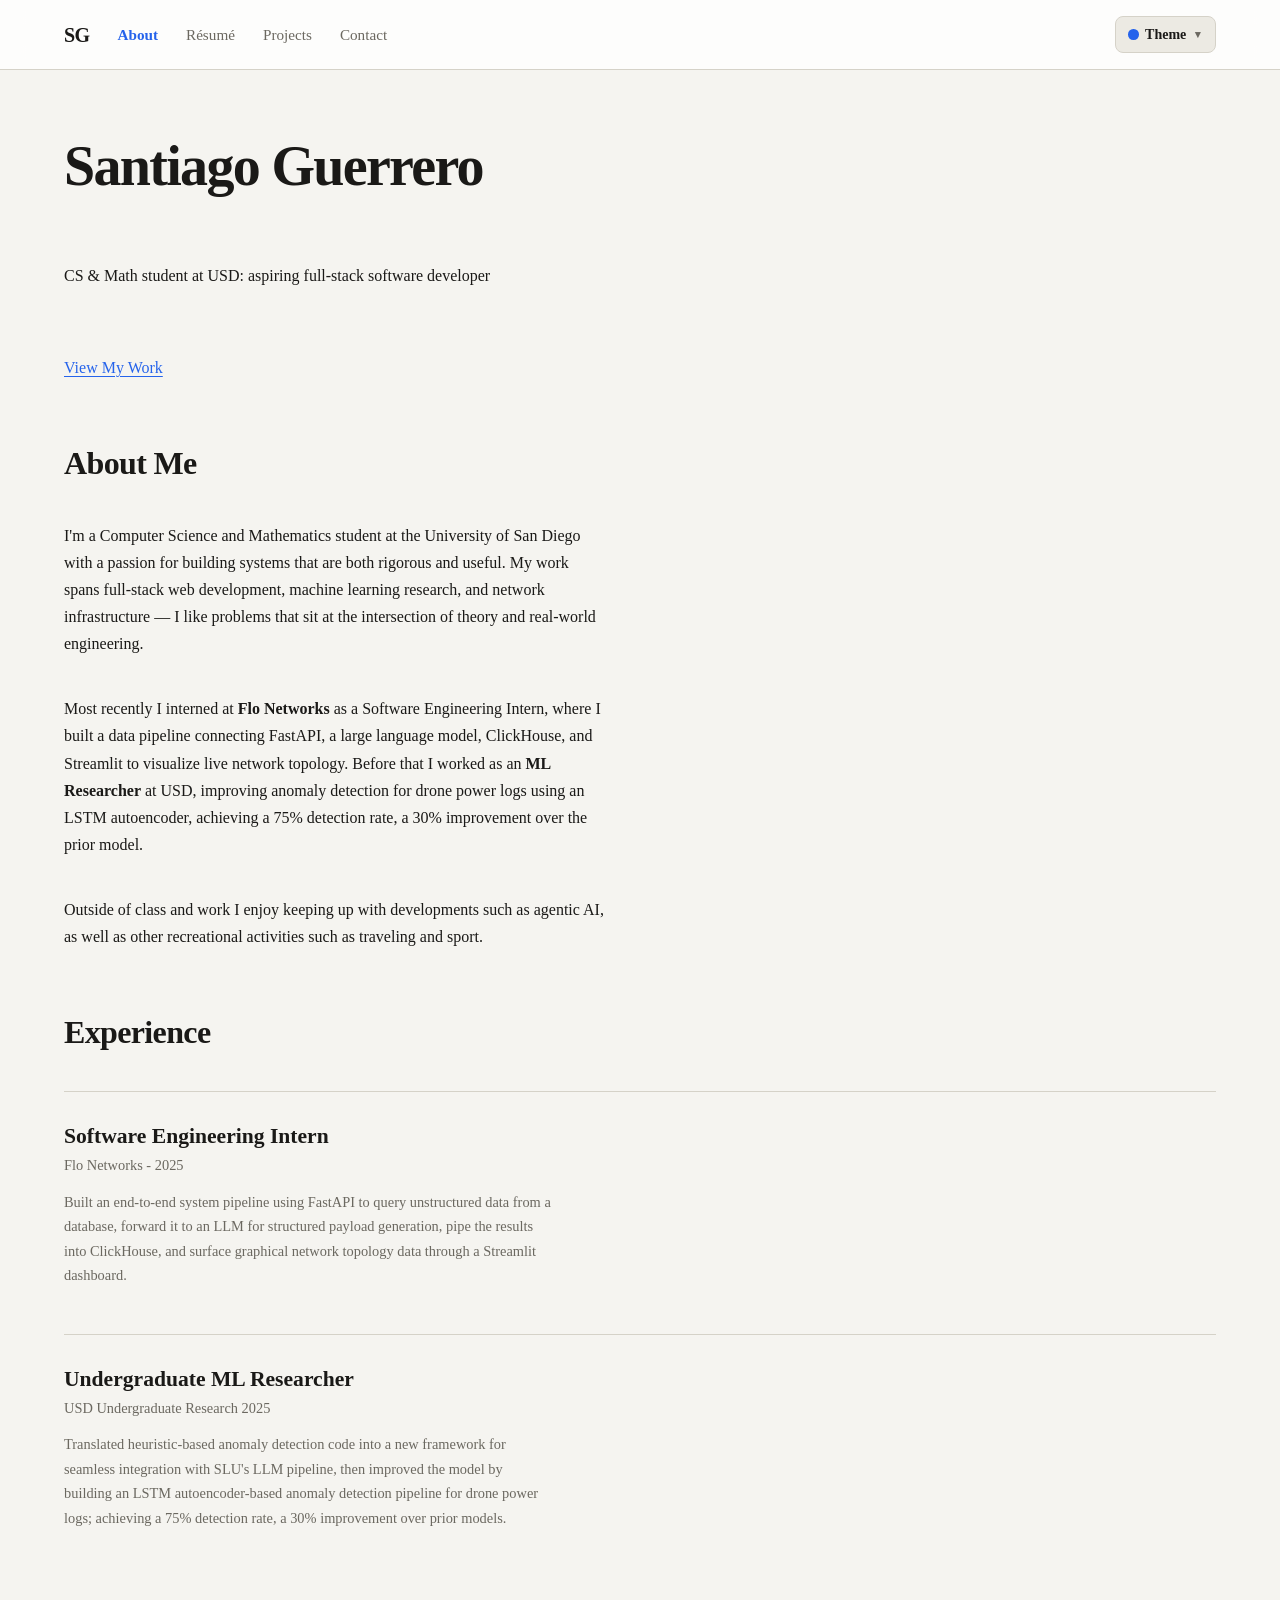
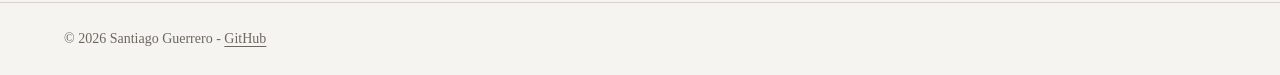
==== commit 58959185: "feat: fixed nav bar styling errors, form field styling errors, and reusme errors" ====
--- a/index.html
+++ b/index.html
@@ -74,12 +74,12 @@
 
         <li>
           <h3>Undergraduate ML Researcher</h3>
-          <p>USD Undergraduate Research <time datetime="2023">2023</time></p>
+          <p>USD Undergraduate Research <time datetime="2025">2025</time></p>
           <p>
             Translated heuristic-based anomaly detection code into a new framework
             for seamless integration with SLU's LLM pipeline, then improved the model
             by building an LSTM autoencoder-based anomaly detection pipeline for drone
-            power logs &mdash; achieving a 75% detection rate, a 30% improvement over
+            power logs; achieving a 75% detection rate, a 30% improvement over
             prior models.
           </p>
         </li>
--- a/main.css
+++ b/main.css
@@ -567,28 +567,28 @@
      10. CONTACT PAGE (contact.html)
      ============================================================ */
   
-  .contact-form {
-    display: flex;
-    flex-direction: column;
-    gap: 1.25rem;
-    max-width: 44rem;
-  }
-  
-  .contact-form > p {
-    display: flex;
-    flex-direction: column;
-    gap: 0.4rem;
+  form {
+    display: flex;
+    flex-direction: column;
+    gap: 0;
+    max-width: 25rem;
+  }
+  
+  form > p {
+    display: flex;
+    flex-direction: column;
+    gap: 0rem;
     max-width: unset;
   }
   
-  .contact-form label {
+  form label {
     font-size: 0.9rem;
     font-weight: 600;
     color: var(--text);
   }
   
-  .contact-form input,
-  .contact-form textarea {
+  form input,
+  form textarea {
     width: 100%;
     padding: 0.6rem 0.85rem;
     background-color: var(--surface);
@@ -600,19 +600,19 @@
     transition: border-color 0.15s ease, box-shadow 0.15s ease;
   }
   
-  .contact-form input:focus,
-  .contact-form textarea:focus {
+  form input:focus,
+  form textarea:focus {
     outline: none;
     border-color: var(--accent);
     box-shadow: 0 0 0 3px color-mix(in srgb, var(--accent) 20%, transparent);
   }
   
-  .contact-form input:invalid:not(:placeholder-shown),
-  .contact-form textarea:invalid:not(:placeholder-shown) {
+  form input:invalid:not(:placeholder-shown),
+  form textarea:invalid:not(:placeholder-shown) {
     border-color: #dc2626;
   }
   
-  .contact-form textarea {
+  form textarea {
     resize: vertical;
     min-block-size: 8rem;
   }
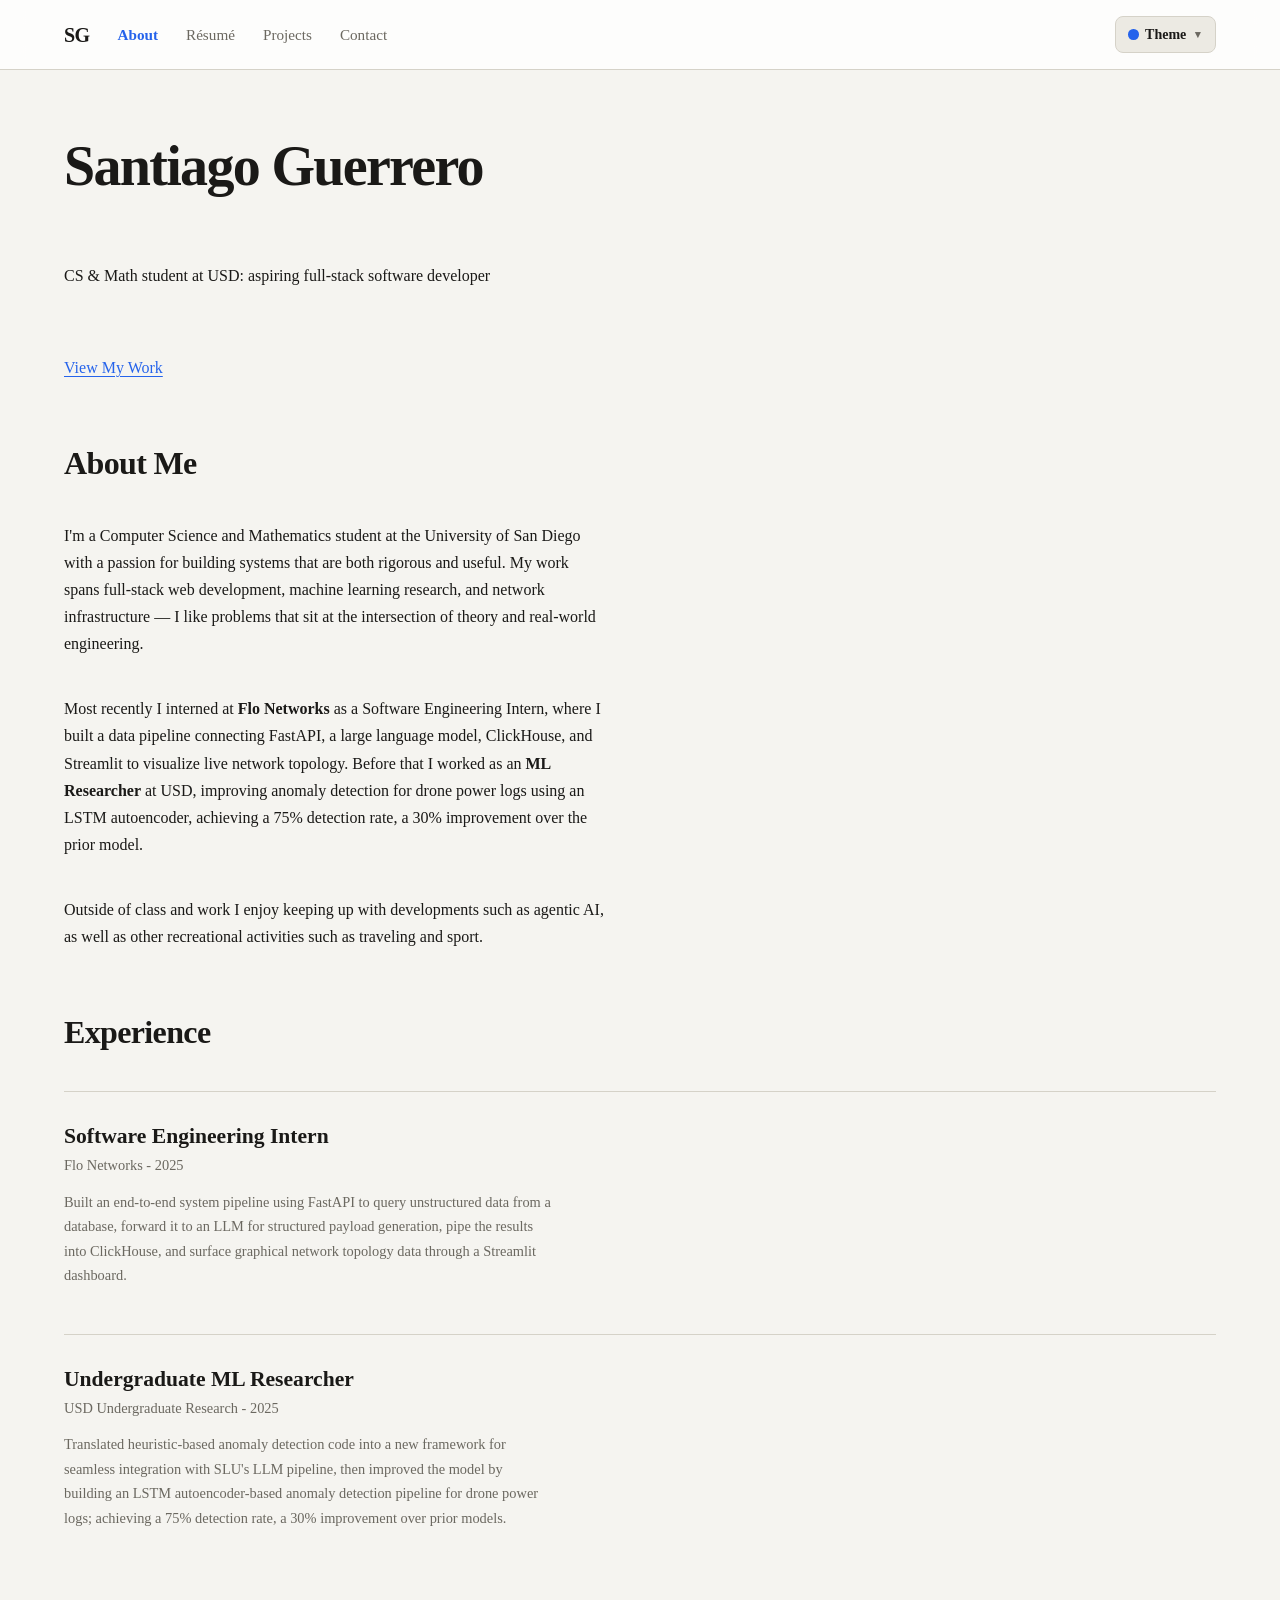
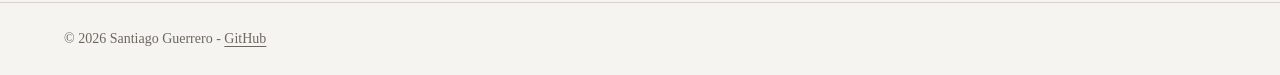
==== commit 9bd2bd1f: "feat: added styling to about page text, a hyphen" ====
--- a/index.html
+++ b/index.html
@@ -74,7 +74,7 @@
 
         <li>
           <h3>Undergraduate ML Researcher</h3>
-          <p>USD Undergraduate Research <time datetime="2025">2025</time></p>
+          <p>USD Undergraduate Research - <time datetime="2025">2025</time></p>
           <p>
             Translated heuristic-based anomaly detection code into a new framework
             for seamless integration with SLU's LLM pipeline, then improved the model
--- a/main.css
+++ b/main.css
@@ -667,6 +667,10 @@
       color 0.25s ease,
       border-color 0.25s ease !important;
   }
+
+  [hidden] {
+    display: none !important;
+  }
   
   
   /* ============================================================
